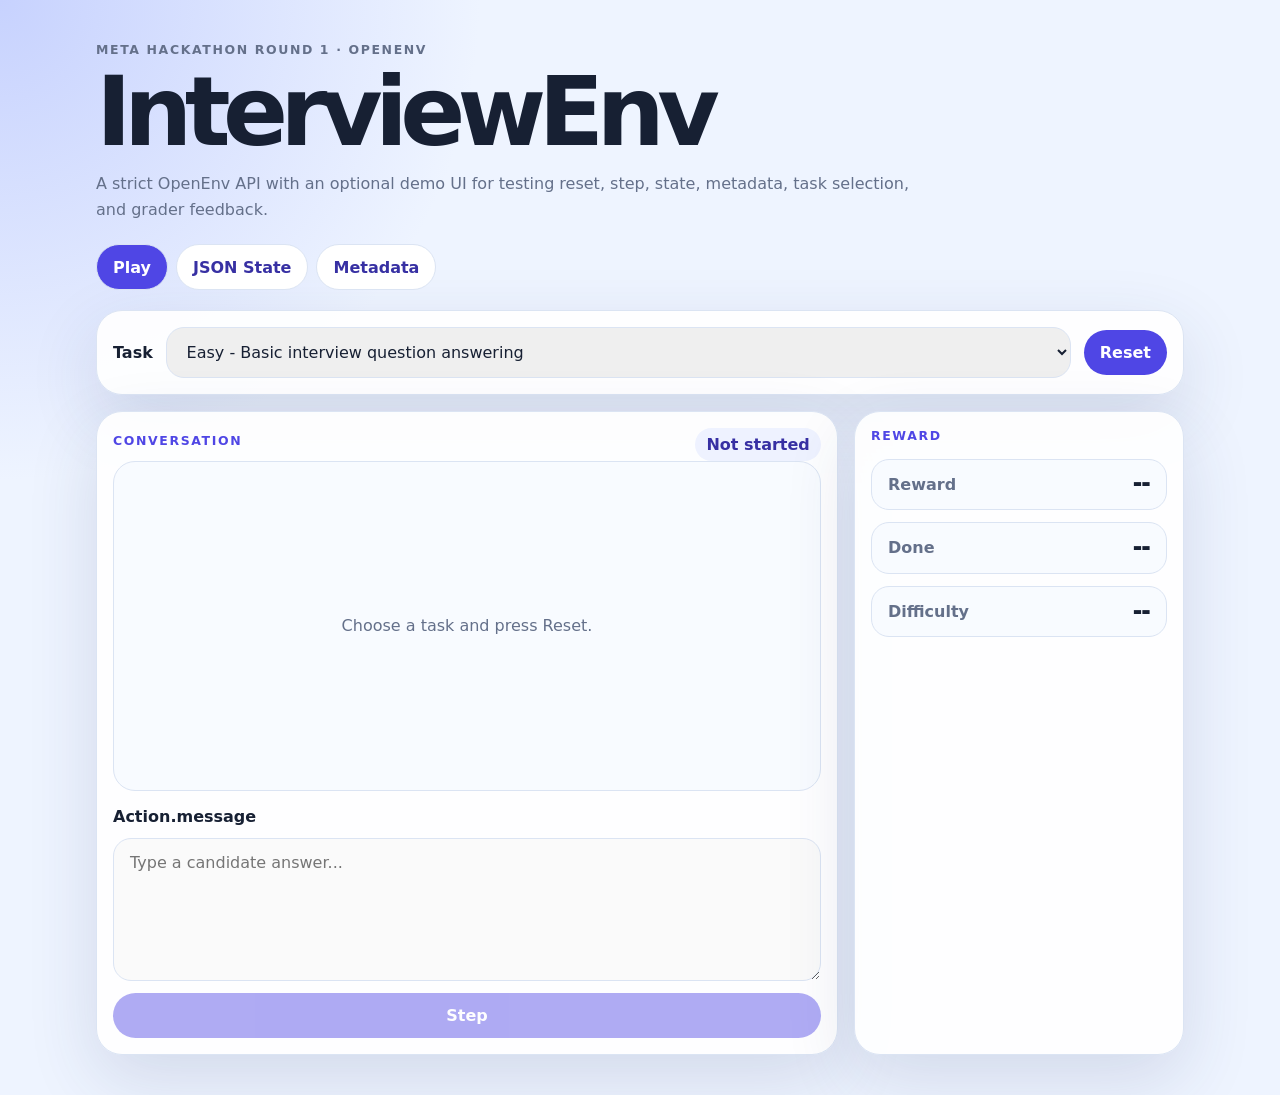
==== ui/index.html @ d5e49ae1 "Polish OpenEnv compliance and UI" ====
<!doctype html>
<html lang="en">
  <head>
    <meta charset="utf-8" />
    <meta name="viewport" content="width=device-width, initial-scale=1" />
    <title>InterviewEnv</title>
    <link rel="stylesheet" href="/ui/styles.css" />
  </head>
  <body>
    <main class="app">
      <section class="hero">
        <p class="eyebrow">Meta Hackathon Round 1 · OpenEnv</p>
        <h1>InterviewEnv</h1>
        <p>
          A strict OpenEnv API with an optional demo UI for testing reset, step,
          state, metadata, task selection, and grader feedback.
        </p>
      </section>

      <nav class="tabs" aria-label="InterviewEnv views">
        <button class="tab active" data-tab="play" type="button">Play</button>
        <button class="tab" data-tab="state" type="button">JSON State</button>
        <button class="tab" data-tab="metadata" type="button">Metadata</button>
      </nav>

      <section id="play" class="tab-panel active">
        <div class="card toolbar">
          <label for="taskSelect">Task</label>
          <select id="taskSelect">
            <option value="easy">Easy - Basic interview question answering</option>
            <option value="medium">Medium - Multi-turn follow-up reasoning</option>
            <option value="hard">Hard - Behavioral STAR-format simulation</option>
          </select>
          <button id="resetButton" type="button">Reset</button>
        </div>

        <section class="layout">
          <article class="card">
            <div class="section-title">
              <p class="eyebrow">Conversation</p>
              <span id="turnBadge">Not started</span>
            </div>
            <div id="chat" class="chat">
              <p class="empty">Choose a task and press Reset.</p>
            </div>
            <form id="answerForm" class="answer-form">
              <label for="answerInput">Action.message</label>
              <textarea id="answerInput" rows="6" disabled placeholder="Type a candidate answer..."></textarea>
              <button id="submitButton" type="submit" disabled>Step</button>
            </form>
          </article>

          <aside class="card">
            <p class="eyebrow">Reward</p>
            <dl class="metrics">
              <div><dt>Reward</dt><dd id="reward">--</dd></div>
              <div><dt>Done</dt><dd id="done">--</dd></div>
              <div><dt>Difficulty</dt><dd id="difficulty">--</dd></div>
            </dl>
            <div id="error" class="error" role="alert"></div>
          </aside>
        </section>
      </section>

      <section id="state" class="tab-panel">
        <div class="card">
          <div class="section-title">
            <p class="eyebrow">GET /state</p>
            <button id="refreshStateButton" type="button">Refresh</button>
          </div>
          <pre id="stateViewer">{}</pre>
        </div>
      </section>

      <section id="metadata" class="tab-panel">
        <div class="card">
          <div class="section-title">
            <p class="eyebrow">GET /metadata</p>
            <button id="refreshMetadataButton" type="button">Refresh</button>
          </div>
          <pre id="metadataViewer">{}</pre>
        </div>
      </section>
    </main>
    <script src="/ui/app.js" defer></script>
  </body>
</html>
---- ui/styles.css ----
:root {
  --bg: #eef4ff;
  --card: #ffffff;
  --ink: #172033;
  --muted: #64708a;
  --primary: #4f46e5;
  --primary-dark: #3730a3;
  --line: #dbe4f3;
  --danger: #b91c1c;
}

* {
  box-sizing: border-box;
}

body {
  margin: 0;
  min-height: 100vh;
  background: radial-gradient(circle at top left, #c7d2fe, transparent 30rem), var(--bg);
  color: var(--ink);
  font-family: Inter, ui-sans-serif, system-ui, -apple-system, BlinkMacSystemFont, "Segoe UI", sans-serif;
}

button,
select,
textarea {
  font: inherit;
}

button {
  border: 0;
  border-radius: 999px;
  background: var(--primary);
  color: #fff;
  cursor: pointer;
  font-weight: 800;
  padding: 0.8rem 1rem;
}

button:hover:not(:disabled) {
  background: var(--primary-dark);
}

button:disabled {
  cursor: not-allowed;
  opacity: 0.45;
}

.app {
  margin: 0 auto;
  max-width: 1120px;
  padding: 2.5rem 1rem;
}

.hero h1 {
  font-size: clamp(2.8rem, 8vw, 6rem);
  letter-spacing: -0.08em;
  line-height: 0.9;
  margin: 0;
}

.hero p {
  color: var(--muted);
  line-height: 1.65;
  max-width: 820px;
}

.eyebrow {
  color: var(--primary);
  font-size: 0.78rem;
  font-weight: 900;
  letter-spacing: 0.13em;
  margin: 0 0 0.5rem;
  text-transform: uppercase;
}

.tabs {
  display: flex;
  flex-wrap: wrap;
  gap: 0.5rem;
  margin: 1.25rem 0;
}

.tab {
  background: #fff;
  border: 1px solid var(--line);
  color: var(--primary-dark);
}

.tab.active {
  background: var(--primary);
  color: #fff;
}

.tab-panel {
  display: none;
}

.tab-panel.active {
  display: block;
}

.card {
  background: rgba(255, 255, 255, 0.92);
  border: 1px solid var(--line);
  border-radius: 26px;
  box-shadow: 0 24px 70px rgba(42, 54, 104, 0.14);
  padding: 1rem;
}

.toolbar {
  align-items: center;
  display: grid;
  gap: 0.8rem;
  grid-template-columns: auto minmax(0, 1fr) auto;
}

.toolbar label,
.answer-form label {
  font-weight: 900;
}

select,
textarea {
  border: 1px solid var(--line);
  border-radius: 18px;
  color: var(--ink);
  padding: 0.85rem 1rem;
}

.layout {
  display: grid;
  gap: 1rem;
  grid-template-columns: minmax(0, 1fr) 330px;
  margin-top: 1rem;
}

.section-title {
  align-items: center;
  display: flex;
  gap: 1rem;
  justify-content: space-between;
}

#turnBadge {
  background: #eef2ff;
  border-radius: 999px;
  color: #3730a3;
  font-weight: 900;
  padding: 0.45rem 0.7rem;
}

.chat {
  background: #f8fbff;
  border: 1px solid var(--line);
  border-radius: 22px;
  display: flex;
  flex-direction: column;
  gap: 0.8rem;
  min-height: 330px;
  overflow: auto;
  padding: 1rem;
}

.empty {
  color: var(--muted);
  margin: auto;
}

.message {
  border-radius: 18px;
  line-height: 1.55;
  max-width: 85%;
  padding: 0.85rem 1rem;
}

.message strong {
  display: block;
  font-size: 0.75rem;
  letter-spacing: 0.08em;
  margin-bottom: 0.35rem;
  text-transform: uppercase;
}

.interviewer {
  background: #fff;
  border: 1px solid var(--line);
}

.agent {
  align-self: flex-end;
  background: var(--primary);
  color: #fff;
}

.answer-form {
  display: grid;
  gap: 0.75rem;
  margin-top: 1rem;
}

.metrics {
  display: grid;
  gap: 0.75rem;
  margin: 1rem 0;
}

.metrics div {
  align-items: center;
  background: #f8fbff;
  border: 1px solid var(--line);
  border-radius: 18px;
  display: flex;
  justify-content: space-between;
  padding: 0.8rem 1rem;
}

.metrics dt {
  color: var(--muted);
  font-weight: 800;
}

.metrics dd {
  font-size: 1.3rem;
  font-weight: 950;
  margin: 0;
}

pre {
  background: #0f172a;
  border-radius: 18px;
  color: #dbeafe;
  line-height: 1.5;
  margin: 0;
  min-height: 360px;
  overflow: auto;
  padding: 1rem;
  white-space: pre-wrap;
}

.error {
  color: var(--danger);
  font-weight: 800;
  min-height: 1.5rem;
}

@media (max-width: 850px) {
  .layout,
  .toolbar {
    grid-template-columns: 1fr;
  }
}
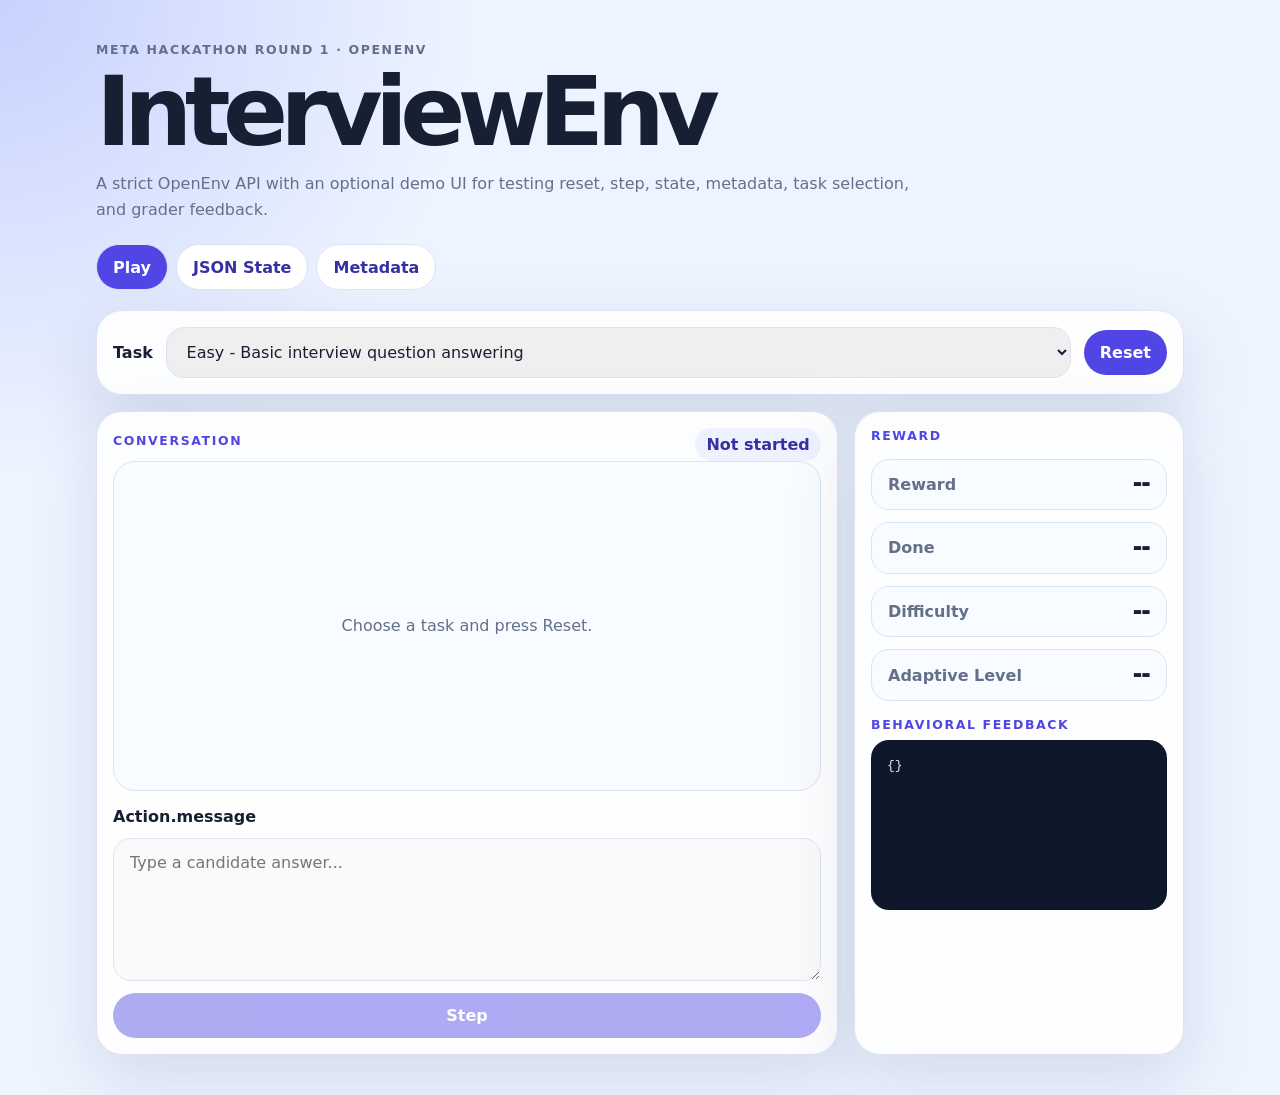
==== commit 52e0350a: "Add adaptive interviewer feedback engine" ====
--- a/ui/index.html
+++ b/ui/index.html
@@ -56,7 +56,10 @@
               <div><dt>Reward</dt><dd id="reward">--</dd></div>
               <div><dt>Done</dt><dd id="done">--</dd></div>
               <div><dt>Difficulty</dt><dd id="difficulty">--</dd></div>
+              <div><dt>Adaptive Level</dt><dd id="adaptiveLevel">--</dd></div>
             </dl>
+            <p class="eyebrow">Behavioral Feedback</p>
+            <pre id="feedbackViewer">{}</pre>
             <div id="error" class="error" role="alert"></div>
           </aside>
         </section>
--- a/ui/styles.css
+++ b/ui/styles.css
@@ -238,6 +238,10 @@
   white-space: pre-wrap;
 }
 
+#feedbackViewer {
+  min-height: 170px;
+}
+
 .error {
   color: var(--danger);
   font-weight: 800;
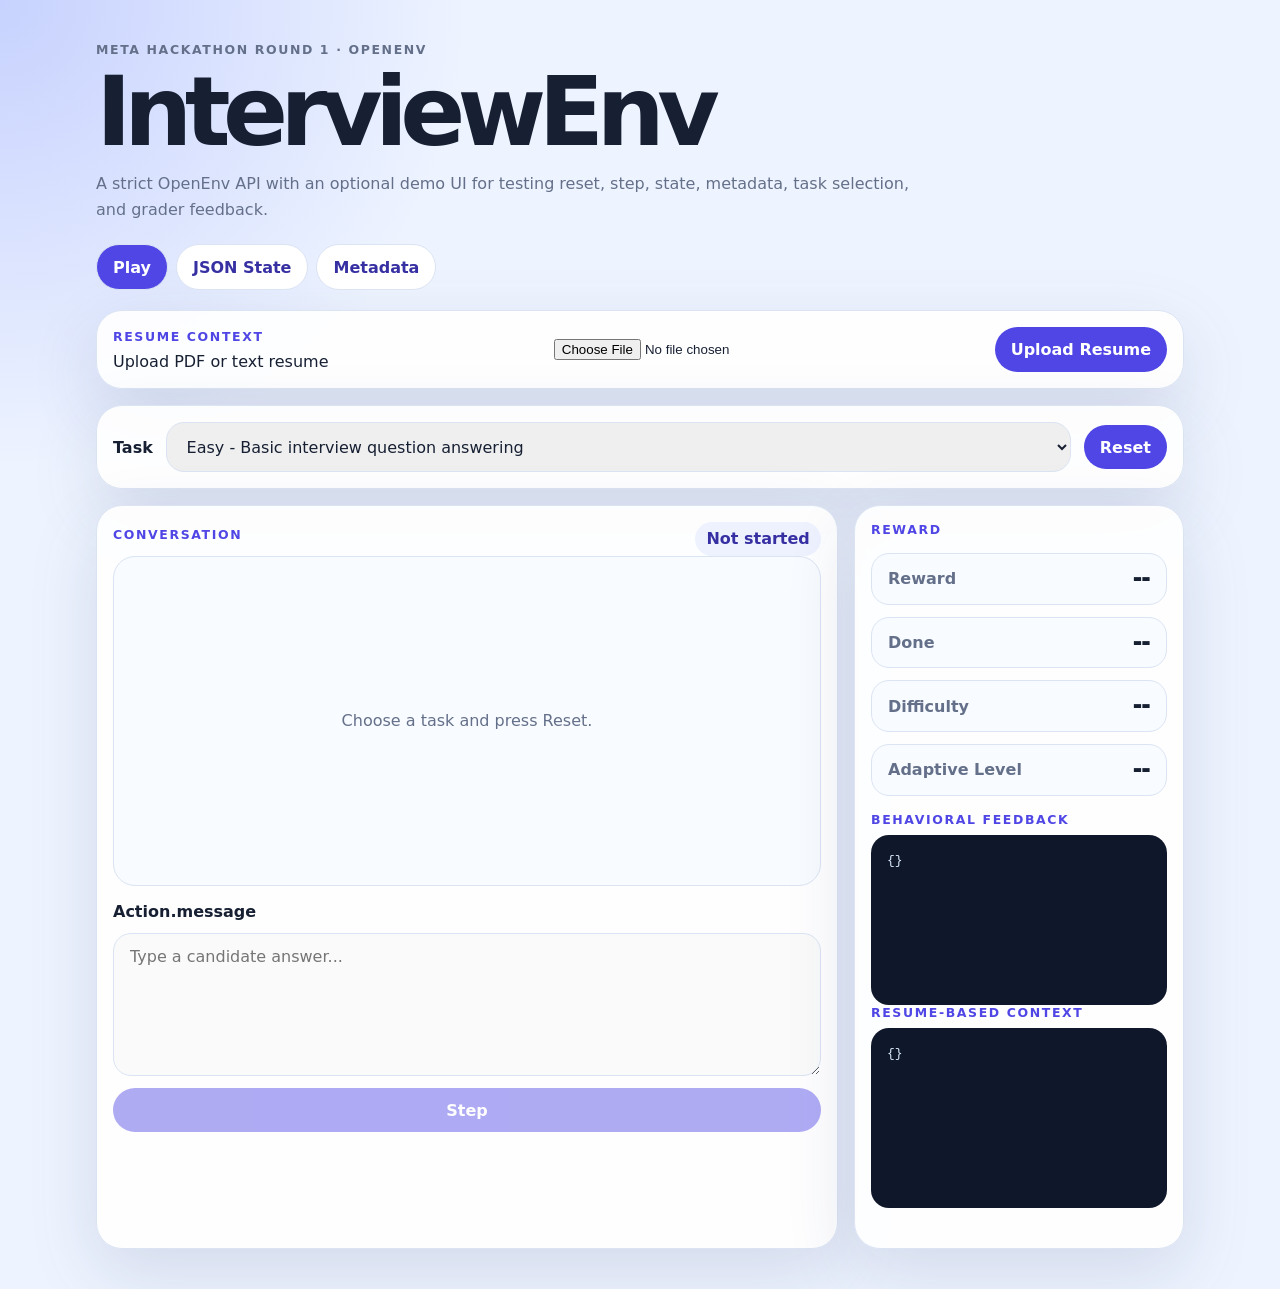
==== commit dd343cf1: "Add resume-oriented adaptive interview system" ====
--- a/ui/index.html
+++ b/ui/index.html
@@ -24,6 +24,15 @@
       </nav>
 
       <section id="play" class="tab-panel active">
+        <form id="resumeForm" class="card upload-form">
+          <div>
+            <p class="eyebrow">Resume Context</p>
+            <label for="resumeInput">Upload PDF or text resume</label>
+          </div>
+          <input id="resumeInput" type="file" accept=".pdf,.txt,.md,text/plain,application/pdf" />
+          <button id="uploadButton" type="submit">Upload Resume</button>
+        </form>
+
         <div class="card toolbar">
           <label for="taskSelect">Task</label>
           <select id="taskSelect">
@@ -60,6 +69,8 @@
             </dl>
             <p class="eyebrow">Behavioral Feedback</p>
             <pre id="feedbackViewer">{}</pre>
+            <p class="eyebrow">Resume-Based Context</p>
+            <pre id="resumeViewer">{}</pre>
             <div id="error" class="error" role="alert"></div>
           </aside>
         </section>
--- a/ui/styles.css
+++ b/ui/styles.css
@@ -115,6 +115,14 @@
   grid-template-columns: auto minmax(0, 1fr) auto;
 }
 
+.upload-form {
+  align-items: center;
+  display: grid;
+  gap: 0.8rem;
+  grid-template-columns: minmax(0, 1fr) minmax(0, 1fr) auto;
+  margin-bottom: 1rem;
+}
+
 .toolbar label,
 .answer-form label {
   font-weight: 900;
@@ -242,6 +250,10 @@
   min-height: 170px;
 }
 
+#resumeViewer {
+  min-height: 180px;
+}
+
 .error {
   color: var(--danger);
   font-weight: 800;
@@ -250,7 +262,8 @@
 
 @media (max-width: 850px) {
   .layout,
-  .toolbar {
+  .toolbar,
+  .upload-form {
     grid-template-columns: 1fr;
   }
 }
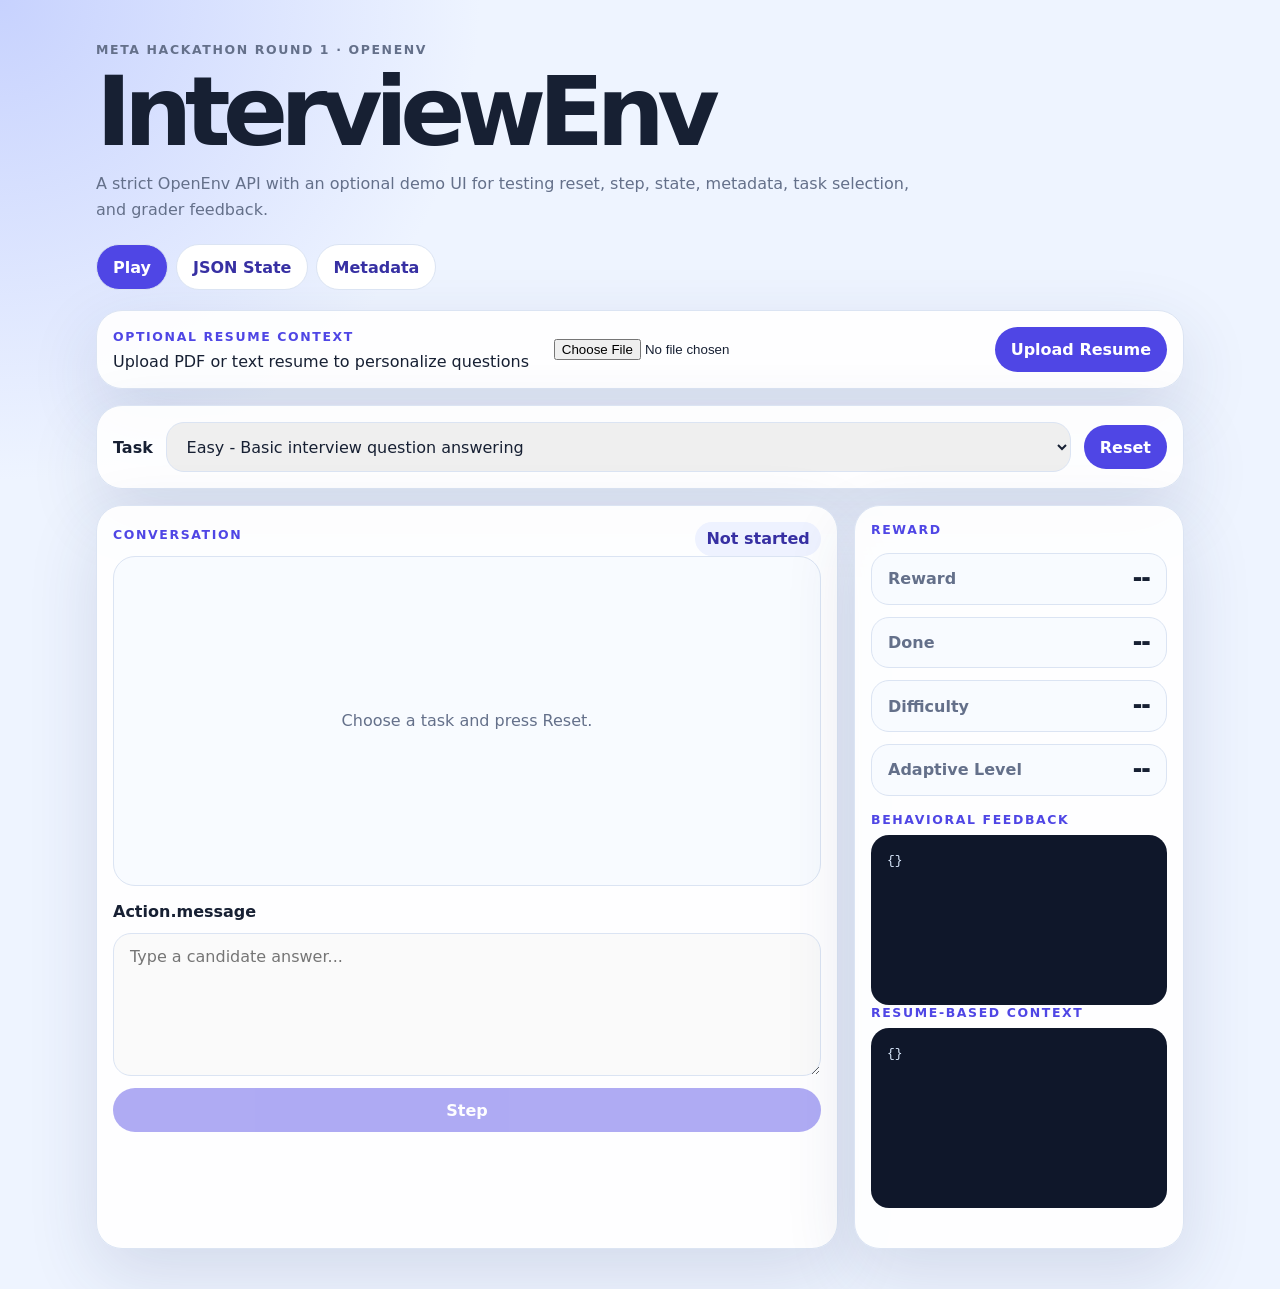
==== commit 2959cc9d: "Support interview flow without resume upload" ====
--- a/ui/index.html
+++ b/ui/index.html
@@ -26,8 +26,8 @@
       <section id="play" class="tab-panel active">
         <form id="resumeForm" class="card upload-form">
           <div>
-            <p class="eyebrow">Resume Context</p>
-            <label for="resumeInput">Upload PDF or text resume</label>
+            <p class="eyebrow">Optional Resume Context</p>
+            <label for="resumeInput">Upload PDF or text resume to personalize questions</label>
           </div>
           <input id="resumeInput" type="file" accept=".pdf,.txt,.md,text/plain,application/pdf" />
           <button id="uploadButton" type="submit">Upload Resume</button>
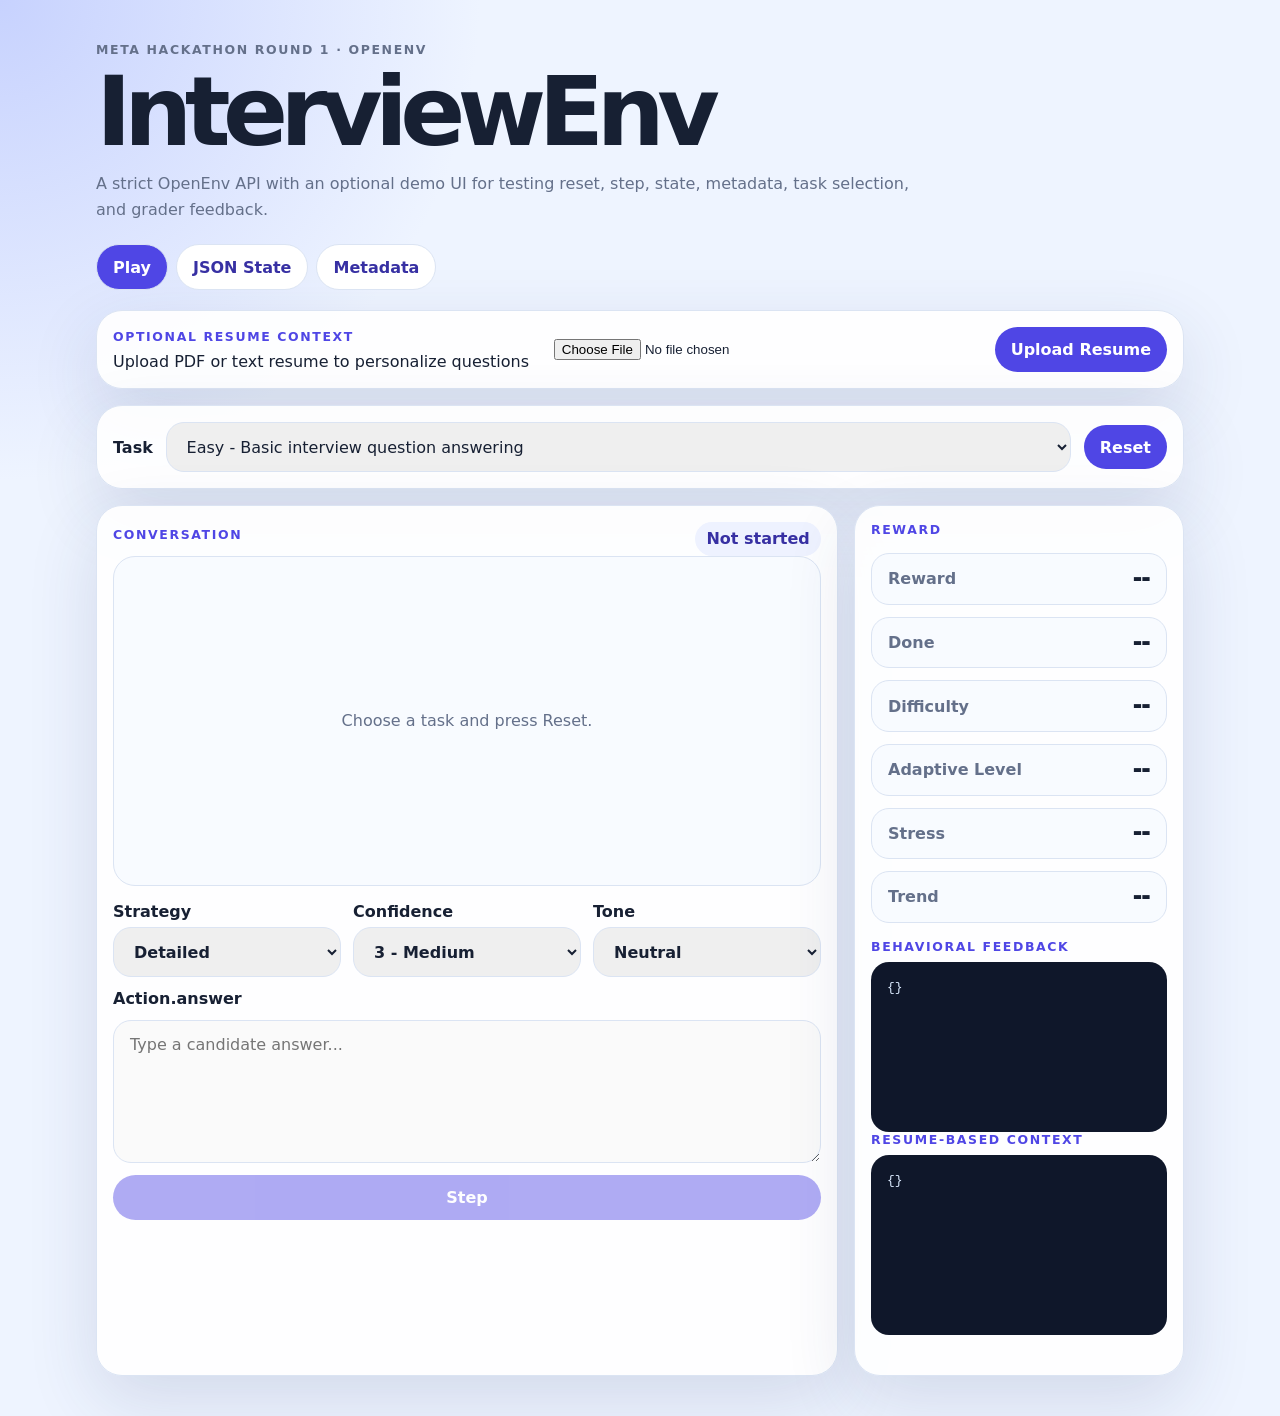
==== commit 545654c9: "Upgrade InterviewEnv RL design for OpenEnv" ====
--- a/ui/index.html
+++ b/ui/index.html
@@ -53,7 +53,37 @@
               <p class="empty">Choose a task and press Reset.</p>
             </div>
             <form id="answerForm" class="answer-form">
-              <label for="answerInput">Action.message</label>
+              <div class="action-grid">
+                <label>
+                  Strategy
+                  <select id="strategySelect">
+                    <option value="detailed">Detailed</option>
+                    <option value="direct">Direct</option>
+                    <option value="clarify">Clarify</option>
+                    <option value="skip">Skip</option>
+                  </select>
+                </label>
+                <label>
+                  Confidence
+                  <select id="confidenceSelect">
+                    <option value="1">1 - Low</option>
+                    <option value="2">2</option>
+                    <option value="3" selected>3 - Medium</option>
+                    <option value="4">4</option>
+                    <option value="5">5 - High</option>
+                  </select>
+                </label>
+                <label>
+                  Tone
+                  <select id="toneSelect">
+                    <option value="neutral">Neutral</option>
+                    <option value="confident">Confident</option>
+                    <option value="collaborative">Collaborative</option>
+                    <option value="defensive">Defensive</option>
+                  </select>
+                </label>
+              </div>
+              <label for="answerInput">Action.answer</label>
               <textarea id="answerInput" rows="6" disabled placeholder="Type a candidate answer..."></textarea>
               <button id="submitButton" type="submit" disabled>Step</button>
             </form>
@@ -66,6 +96,8 @@
               <div><dt>Done</dt><dd id="done">--</dd></div>
               <div><dt>Difficulty</dt><dd id="difficulty">--</dd></div>
               <div><dt>Adaptive Level</dt><dd id="adaptiveLevel">--</dd></div>
+              <div><dt>Stress</dt><dd id="stressLevel">--</dd></div>
+              <div><dt>Trend</dt><dd id="scoreTrend">--</dd></div>
             </dl>
             <p class="eyebrow">Behavioral Feedback</p>
             <pre id="feedbackViewer">{}</pre>
--- a/ui/styles.css
+++ b/ui/styles.css
@@ -27,6 +27,17 @@
   font: inherit;
 }
 
+.action-grid {
+  display: grid;
+  gap: 0.75rem;
+  grid-template-columns: repeat(3, minmax(0, 1fr));
+}
+
+.action-grid label {
+  display: grid;
+  gap: 0.4rem;
+}
+
 button {
   border: 0;
   border-radius: 999px;
@@ -263,7 +274,8 @@
 @media (max-width: 850px) {
   .layout,
   .toolbar,
-  .upload-form {
+  .upload-form,
+  .action-grid {
     grid-template-columns: 1fr;
   }
 }
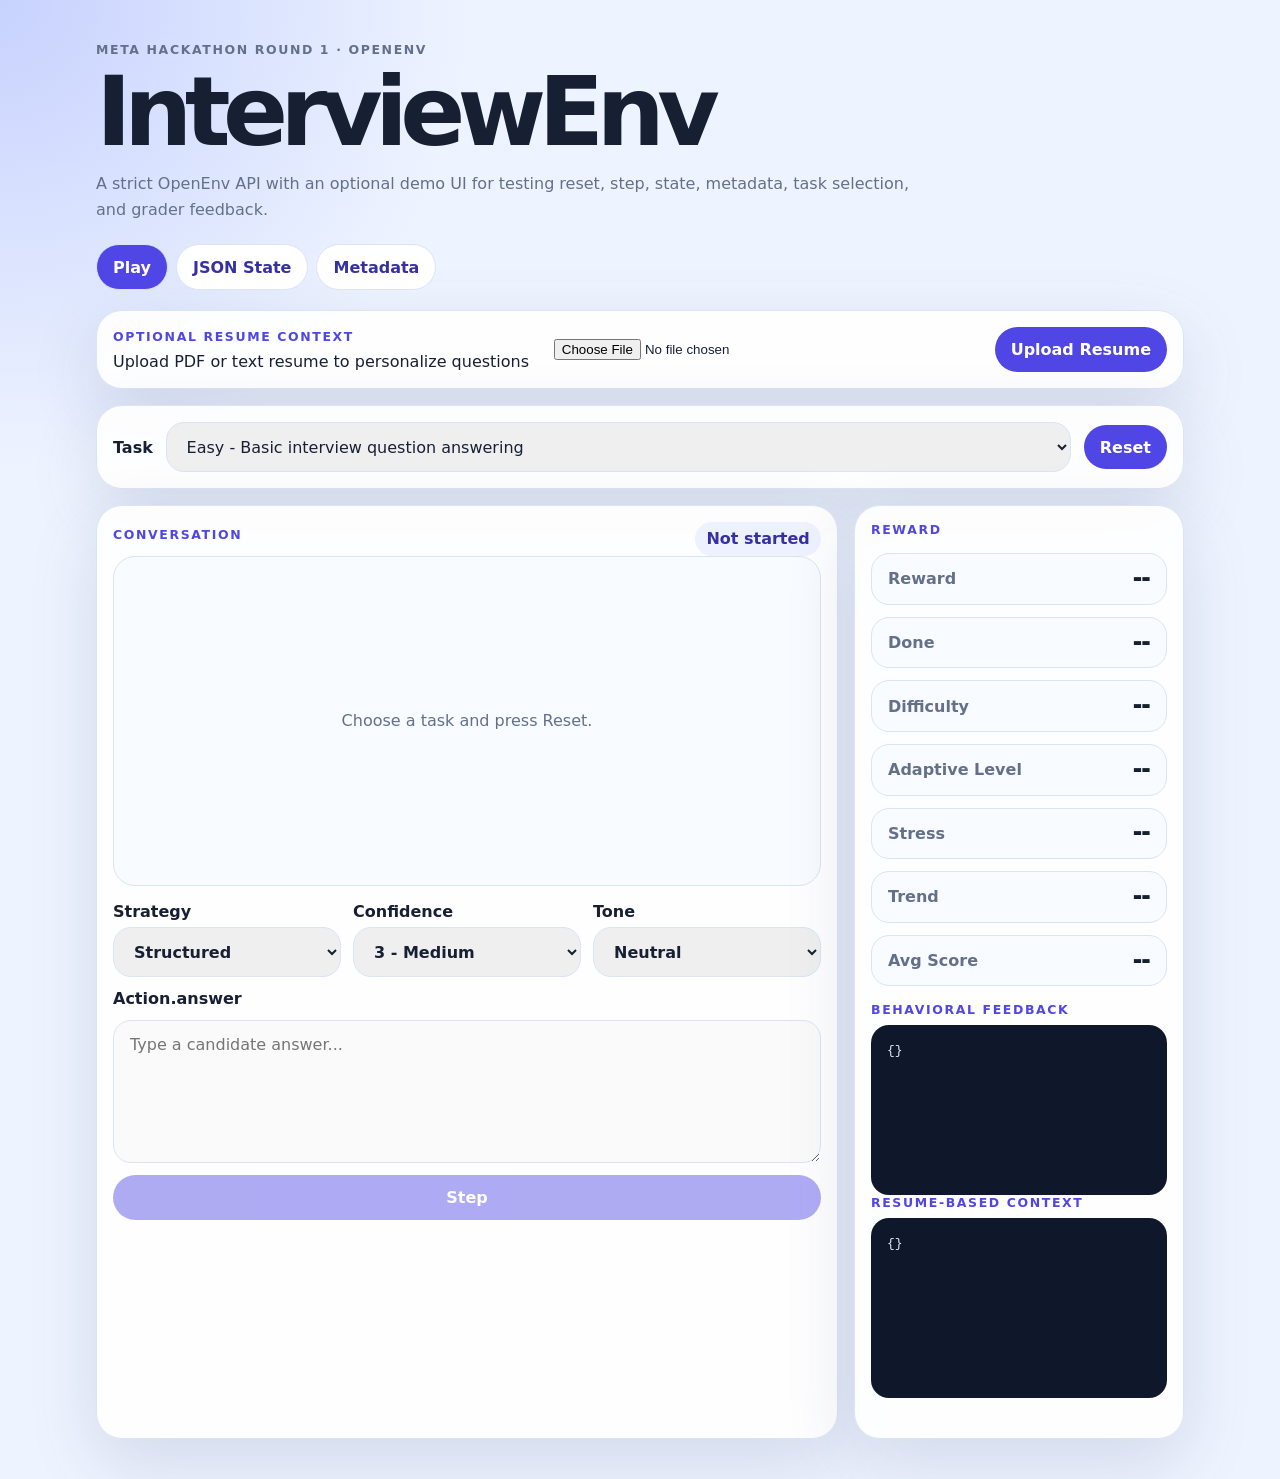
==== commit 1a6c6e35: "Make rewards cumulative and progress based" ====
--- a/ui/index.html
+++ b/ui/index.html
@@ -57,7 +57,9 @@
                 <label>
                   Strategy
                   <select id="strategySelect">
+                    <option value="structured">Structured</option>
                     <option value="detailed">Detailed</option>
+                    <option value="concise">Concise</option>
                     <option value="direct">Direct</option>
                     <option value="clarify">Clarify</option>
                     <option value="skip">Skip</option>
@@ -98,6 +100,7 @@
               <div><dt>Adaptive Level</dt><dd id="adaptiveLevel">--</dd></div>
               <div><dt>Stress</dt><dd id="stressLevel">--</dd></div>
               <div><dt>Trend</dt><dd id="scoreTrend">--</dd></div>
+              <div><dt>Avg Score</dt><dd id="averageScore">--</dd></div>
             </dl>
             <p class="eyebrow">Behavioral Feedback</p>
             <pre id="feedbackViewer">{}</pre>
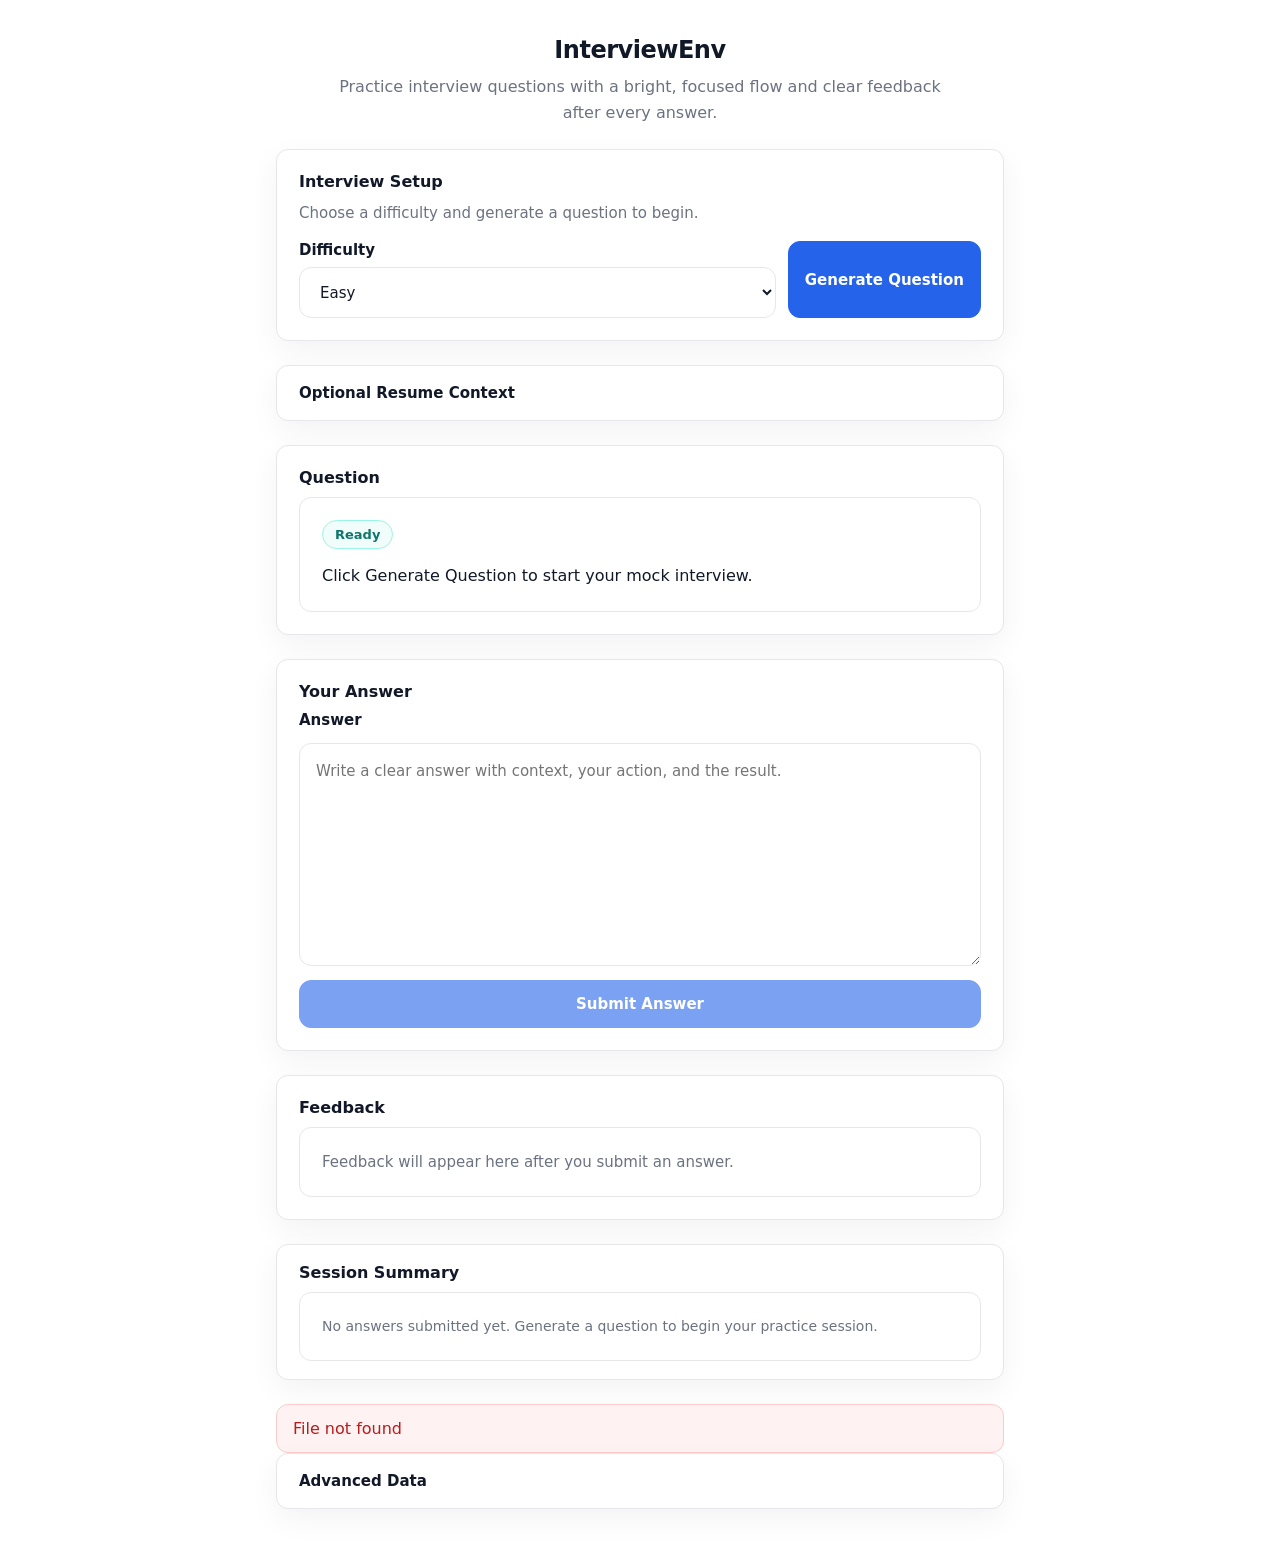
==== commit fa8f85f4: "Refactor UI to bright single-column design" ====
--- a/ui/index.html
+++ b/ui/index.html
@@ -7,129 +7,108 @@
     <link rel="stylesheet" href="/ui/styles.css" />
   </head>
   <body>
-    <main class="app">
-      <section class="hero">
-        <p class="eyebrow">Meta Hackathon Round 1 · OpenEnv</p>
+    <main class="app-shell">
+      <header class="page-header">
         <h1>InterviewEnv</h1>
-        <p>
-          A strict OpenEnv API with an optional demo UI for testing reset, step,
-          state, metadata, task selection, and grader feedback.
-        </p>
-      </section>
+        <p>Practice interview questions with a bright, focused flow and clear feedback after every answer.</p>
+      </header>
 
-      <nav class="tabs" aria-label="InterviewEnv views">
-        <button class="tab active" data-tab="play" type="button">Play</button>
-        <button class="tab" data-tab="state" type="button">JSON State</button>
-        <button class="tab" data-tab="metadata" type="button">Metadata</button>
-      </nav>
-
-      <section id="play" class="tab-panel active">
-        <form id="resumeForm" class="card upload-form">
-          <div>
-            <p class="eyebrow">Optional Resume Context</p>
-            <label for="resumeInput">Upload PDF or text resume to personalize questions</label>
-          </div>
-          <input id="resumeInput" type="file" accept=".pdf,.txt,.md,text/plain,application/pdf" />
-          <button id="uploadButton" type="submit">Upload Resume</button>
-        </form>
-
-        <div class="card toolbar">
-          <label for="taskSelect">Task</label>
-          <select id="taskSelect">
-            <option value="easy">Easy - Basic interview question answering</option>
-            <option value="medium">Medium - Multi-turn follow-up reasoning</option>
-            <option value="hard">Hard - Behavioral STAR-format simulation</option>
-          </select>
-          <button id="resetButton" type="button">Reset</button>
-        </div>
-
-        <section class="layout">
-          <article class="card">
-            <div class="section-title">
-              <p class="eyebrow">Conversation</p>
-              <span id="turnBadge">Not started</span>
-            </div>
-            <div id="chat" class="chat">
-              <p class="empty">Choose a task and press Reset.</p>
-            </div>
-            <form id="answerForm" class="answer-form">
-              <div class="action-grid">
-                <label>
-                  Strategy
-                  <select id="strategySelect">
-                    <option value="structured">Structured</option>
-                    <option value="detailed">Detailed</option>
-                    <option value="concise">Concise</option>
-                    <option value="direct">Direct</option>
-                    <option value="clarify">Clarify</option>
-                    <option value="skip">Skip</option>
-                  </select>
-                </label>
-                <label>
-                  Confidence
-                  <select id="confidenceSelect">
-                    <option value="1">1 - Low</option>
-                    <option value="2">2</option>
-                    <option value="3" selected>3 - Medium</option>
-                    <option value="4">4</option>
-                    <option value="5">5 - High</option>
-                  </select>
-                </label>
-                <label>
-                  Tone
-                  <select id="toneSelect">
-                    <option value="neutral">Neutral</option>
-                    <option value="confident">Confident</option>
-                    <option value="collaborative">Collaborative</option>
-                    <option value="defensive">Defensive</option>
-                  </select>
-                </label>
-              </div>
-              <label for="answerInput">Action.answer</label>
-              <textarea id="answerInput" rows="6" disabled placeholder="Type a candidate answer..."></textarea>
-              <button id="submitButton" type="submit" disabled>Step</button>
-            </form>
-          </article>
-
-          <aside class="card">
-            <p class="eyebrow">Reward</p>
-            <dl class="metrics">
-              <div><dt>Reward</dt><dd id="reward">--</dd></div>
-              <div><dt>Done</dt><dd id="done">--</dd></div>
-              <div><dt>Difficulty</dt><dd id="difficulty">--</dd></div>
-              <div><dt>Adaptive Level</dt><dd id="adaptiveLevel">--</dd></div>
-              <div><dt>Stress</dt><dd id="stressLevel">--</dd></div>
-              <div><dt>Trend</dt><dd id="scoreTrend">--</dd></div>
-              <div><dt>Avg Score</dt><dd id="averageScore">--</dd></div>
-            </dl>
-            <p class="eyebrow">Behavioral Feedback</p>
-            <pre id="feedbackViewer">{}</pre>
-            <p class="eyebrow">Resume-Based Context</p>
-            <pre id="resumeViewer">{}</pre>
-            <div id="error" class="error" role="alert"></div>
-          </aside>
-        </section>
-      </section>
-
-      <section id="state" class="tab-panel">
-        <div class="card">
-          <div class="section-title">
-            <p class="eyebrow">GET /state</p>
-            <button id="refreshStateButton" type="button">Refresh</button>
-          </div>
-          <pre id="stateViewer">{}</pre>
+      <section class="panel">
+        <p class="section-title">Interview Setup</p>
+        <p class="section-copy">Choose a difficulty and generate a question to begin.</p>
+        <div class="control-row">
+          <label class="field">
+            <span>Difficulty</span>
+            <select id="taskSelect">
+              <option value="easy">Easy</option>
+              <option value="medium">Medium</option>
+              <option value="hard">Hard</option>
+            </select>
+          </label>
+          <button id="resetButton" type="button">Generate Question</button>
         </div>
       </section>
 
-      <section id="metadata" class="tab-panel">
-        <div class="card">
-          <div class="section-title">
-            <p class="eyebrow">GET /metadata</p>
-            <button id="refreshMetadataButton" type="button">Refresh</button>
+      <details class="details-card">
+        <summary>Optional Resume Context</summary>
+        <form id="resumeForm" class="details-form">
+          <label class="field">
+            <span>Upload PDF or text resume</span>
+            <input id="resumeInput" type="file" accept=".pdf,.txt,.md,text/plain,application/pdf" />
+          </label>
+          <button id="uploadButton" type="submit" class="secondary-button">Upload Resume</button>
+        </form>
+      </details>
+
+      <section class="panel">
+        <p class="section-title">Question</p>
+        <div id="questionCard" class="question-card">
+          <div class="pill-row">
+            <span class="pill pill-teal">Ready</span>
           </div>
-          <pre id="metadataViewer">{}</pre>
+          <p class="question-text">Click Generate Question to start your mock interview.</p>
         </div>
       </section>
+
+      <section class="panel">
+        <p class="section-title">Your Answer</p>
+        <form id="answerForm" class="answer-form">
+          <label class="field" for="answerInput">
+            <span>Answer</span>
+          </label>
+          <textarea
+            id="answerInput"
+            rows="8"
+            disabled
+            placeholder="Write a clear answer with context, your action, and the result."
+          ></textarea>
+          <button id="submitButton" type="submit" disabled>Submit Answer</button>
+        </form>
+      </section>
+
+      <section class="panel">
+        <p class="section-title">Feedback</p>
+        <div id="feedbackBox" class="feedback-card">
+          <p class="empty-text">Feedback will appear here after you submit an answer.</p>
+        </div>
+      </section>
+
+      <section class="panel panel-compact">
+        <p class="section-title">Session Summary</p>
+        <div id="summaryBox" class="summary-card">
+          <p>No answers submitted yet. Generate a question to begin your practice session.</p>
+        </div>
+      </section>
+
+      <div id="error" class="error" role="alert" hidden></div>
+
+      <details class="details-card">
+        <summary>Advanced Data</summary>
+        <div class="details-stack">
+          <div class="data-panel">
+            <div class="data-panel-header">
+              <p>State</p>
+              <button id="refreshStateButton" type="button" class="secondary-button">Refresh</button>
+            </div>
+            <pre id="stateViewer">{}</pre>
+          </div>
+
+          <div class="data-panel">
+            <div class="data-panel-header">
+              <p>Metadata</p>
+              <button id="refreshMetadataButton" type="button" class="secondary-button">Refresh</button>
+            </div>
+            <pre id="metadataViewer">{}</pre>
+          </div>
+
+          <div class="data-panel">
+            <div class="data-panel-header">
+              <p>Resume Context</p>
+            </div>
+            <pre id="resumeViewer">{}</pre>
+          </div>
+        </div>
+      </details>
     </main>
     <script src="/ui/app.js" defer></script>
   </body>
--- a/ui/styles.css
+++ b/ui/styles.css
@@ -1,281 +1,403 @@
 :root {
-  --bg: #eef4ff;
-  --card: #ffffff;
-  --ink: #172033;
-  --muted: #64708a;
-  --primary: #4f46e5;
-  --primary-dark: #3730a3;
-  --line: #dbe4f3;
-  --danger: #b91c1c;
+  --primary: #2563eb;
+  --primary-dark: #1d4ed8;
+  --secondary: #14b8a6;
+  --background: #ffffff;
+  --surface: #ffffff;
+  --surface-soft: #f8fafc;
+  --border: #e5e7eb;
+  --text: #111827;
+  --muted: #6b7280;
+  --teal-soft: #f0fdfa;
+  --blue-soft: #eff6ff;
+  --shadow: 0 10px 30px rgba(17, 24, 39, 0.05);
 }
 
 * {
   box-sizing: border-box;
 }
 
+html {
+  background: var(--background);
+}
+
 body {
   margin: 0;
   min-height: 100vh;
-  background: radial-gradient(circle at top left, #c7d2fe, transparent 30rem), var(--bg);
-  color: var(--ink);
+  background: var(--background);
+  color: var(--text);
   font-family: Inter, ui-sans-serif, system-ui, -apple-system, BlinkMacSystemFont, "Segoe UI", sans-serif;
 }
 
 button,
+input,
 select,
 textarea {
   font: inherit;
 }
 
-.action-grid {
-  display: grid;
-  gap: 0.75rem;
-  grid-template-columns: repeat(3, minmax(0, 1fr));
-}
-
-.action-grid label {
-  display: grid;
-  gap: 0.4rem;
-}
-
 button {
-  border: 0;
-  border-radius: 999px;
+  border: 1px solid var(--primary);
+  border-radius: 12px;
   background: var(--primary);
-  color: #fff;
+  color: #ffffff;
   cursor: pointer;
-  font-weight: 800;
-  padding: 0.8rem 1rem;
+  font-size: 15px;
+  font-weight: 600;
+  min-height: 48px;
+  padding: 0.85rem 1rem;
+  transition: background-color 0.18s ease, border-color 0.18s ease;
 }
 
 button:hover:not(:disabled) {
   background: var(--primary-dark);
+  border-color: var(--primary-dark);
 }
 
 button:disabled {
   cursor: not-allowed;
-  opacity: 0.45;
-}
-
-.app {
+  opacity: 0.6;
+}
+
+button.secondary-button {
+  background: #ffffff;
+  border-color: var(--border);
+  color: var(--text);
+}
+
+button.secondary-button:hover:not(:disabled) {
+  background: var(--surface-soft);
+  border-color: var(--border);
+}
+
+select,
+input[type="file"],
+textarea {
+  width: 100%;
+  border: 1px solid var(--border);
+  border-radius: 12px;
+  background: #ffffff;
+  color: var(--text);
+  font-size: 15px;
+  padding: 0.9rem 1rem;
+}
+
+textarea {
+  line-height: 1.6;
+  min-height: 200px;
+  resize: vertical;
+}
+
+select:focus,
+input:focus,
+textarea:focus,
+button:focus-visible,
+summary:focus-visible {
+  outline: 2px solid rgba(37, 99, 235, 0.18);
+  outline-offset: 2px;
+}
+
+.app-shell {
   margin: 0 auto;
-  max-width: 1120px;
-  padding: 2.5rem 1rem;
-}
-
-.hero h1 {
-  font-size: clamp(2.8rem, 8vw, 6rem);
-  letter-spacing: -0.08em;
-  line-height: 0.9;
-  margin: 0;
-}
-
-.hero p {
+  max-width: 760px;
+  padding: 36px 16px 48px;
+}
+
+.page-header {
+  margin-bottom: 24px;
+  text-align: center;
+}
+
+.page-header h1 {
+  font-size: 24px;
+  font-weight: 600;
+  letter-spacing: -0.02em;
+  margin: 0 0 10px;
+}
+
+.page-header p {
   color: var(--muted);
-  line-height: 1.65;
-  max-width: 820px;
-}
-
-.eyebrow {
-  color: var(--primary);
-  font-size: 0.78rem;
-  font-weight: 900;
-  letter-spacing: 0.13em;
-  margin: 0 0 0.5rem;
-  text-transform: uppercase;
-}
-
-.tabs {
+  font-size: 16px;
+  line-height: 1.6;
+  margin: 0 auto;
+  max-width: 620px;
+}
+
+.panel,
+.details-card {
+  background: var(--surface);
+  border: 1px solid var(--border);
+  border-radius: 12px;
+  box-shadow: var(--shadow);
+}
+
+.panel {
+  padding: 22px;
+}
+
+.panel + .panel,
+.panel + .details-card,
+.details-card + .panel,
+.details-card + .details-card {
+  margin-top: 24px;
+}
+
+.panel-compact {
+  padding-top: 18px;
+  padding-bottom: 18px;
+}
+
+.section-title {
+  font-size: 16px;
+  font-weight: 600;
+  margin: 0 0 10px;
+}
+
+.section-copy {
+  color: var(--muted);
+  font-size: 15px;
+  line-height: 1.6;
+  margin: 0 0 16px;
+}
+
+.control-row,
+.details-form {
+  display: grid;
+  gap: 12px;
+  grid-template-columns: minmax(0, 1fr) auto;
+}
+
+.field {
+  display: grid;
+  gap: 8px;
+}
+
+.field span {
+  font-size: 15px;
+  font-weight: 600;
+}
+
+.details-card {
+  overflow: hidden;
+}
+
+.details-card summary {
+  color: var(--text);
+  cursor: pointer;
+  font-size: 15px;
+  font-weight: 600;
+  list-style: none;
+  padding: 18px 22px;
+}
+
+.details-card summary::-webkit-details-marker {
+  display: none;
+}
+
+.details-card[open] summary {
+  border-bottom: 1px solid var(--border);
+}
+
+.details-form,
+.details-stack {
+  padding: 18px 22px 22px;
+}
+
+.details-stack {
+  display: grid;
+  gap: 16px;
+}
+
+.question-card,
+.feedback-card,
+.summary-card {
+  border: 1px solid var(--border);
+  border-radius: 12px;
+  background: #ffffff;
+  padding: 22px;
+}
+
+.pill-row {
   display: flex;
   flex-wrap: wrap;
-  gap: 0.5rem;
-  margin: 1.25rem 0;
-}
-
-.tab {
-  background: #fff;
-  border: 1px solid var(--line);
-  color: var(--primary-dark);
-}
-
-.tab.active {
-  background: var(--primary);
-  color: #fff;
-}
-
-.tab-panel {
-  display: none;
-}
-
-.tab-panel.active {
+  gap: 10px;
+  margin-bottom: 14px;
+}
+
+.pill {
+  border-radius: 999px;
+  display: inline-flex;
+  font-size: 13px;
+  font-weight: 600;
+  padding: 6px 12px;
+}
+
+.pill-blue {
+  background: var(--blue-soft);
+  border: 1px solid #bfdbfe;
+  color: var(--primary);
+}
+
+.pill-teal {
+  background: var(--teal-soft);
+  border: 1px solid #99f6e4;
+  color: #0f766e;
+}
+
+.question-text {
+  font-size: 16px;
+  line-height: 1.65;
+  margin: 0;
+}
+
+.answer-form {
+  display: grid;
+  gap: 14px;
+}
+
+.score-list {
+  display: grid;
+  gap: 12px;
+  margin-bottom: 18px;
+}
+
+.score-row {
+  align-items: center;
+  background: var(--surface-soft);
+  border: 1px solid var(--border);
+  border-radius: 12px;
+  display: flex;
+  justify-content: space-between;
+  padding: 12px 14px;
+}
+
+.score-row span {
+  color: var(--muted);
+  font-size: 15px;
+}
+
+.score-row strong {
+  color: var(--text);
+  font-size: 15px;
+  font-weight: 600;
+}
+
+.feedback-stack {
+  display: grid;
+  gap: 14px;
+}
+
+.feedback-block strong {
+  color: var(--secondary);
   display: block;
-}
-
-.card {
-  background: rgba(255, 255, 255, 0.92);
-  border: 1px solid var(--line);
-  border-radius: 26px;
-  box-shadow: 0 24px 70px rgba(42, 54, 104, 0.14);
-  padding: 1rem;
-}
-
-.toolbar {
-  align-items: center;
-  display: grid;
-  gap: 0.8rem;
-  grid-template-columns: auto minmax(0, 1fr) auto;
-}
-
-.upload-form {
-  align-items: center;
-  display: grid;
-  gap: 0.8rem;
-  grid-template-columns: minmax(0, 1fr) minmax(0, 1fr) auto;
-  margin-bottom: 1rem;
-}
-
-.toolbar label,
-.answer-form label {
-  font-weight: 900;
-}
-
-select,
-textarea {
-  border: 1px solid var(--line);
-  border-radius: 18px;
-  color: var(--ink);
-  padding: 0.85rem 1rem;
-}
-
-.layout {
-  display: grid;
-  gap: 1rem;
-  grid-template-columns: minmax(0, 1fr) 330px;
-  margin-top: 1rem;
-}
-
-.section-title {
+  font-size: 14px;
+  font-weight: 600;
+  margin-bottom: 6px;
+}
+
+.feedback-block p {
+  font-size: 15px;
+  line-height: 1.6;
+  margin: 0;
+}
+
+.summary-card p {
+  color: var(--muted);
+  font-size: 14px;
+  line-height: 1.65;
+  margin: 0;
+}
+
+.empty-text {
+  color: var(--muted);
+  font-size: 15px;
+  line-height: 1.6;
+  margin: 0;
+}
+
+.error {
+  background: #fef2f2;
+  border: 1px solid #fecaca;
+  border-radius: 12px;
+  color: #b91c1c;
+  margin-top: 24px;
+  padding: 14px 16px;
+}
+
+.data-panel {
+  border: 1px solid var(--border);
+  border-radius: 12px;
+  background: #ffffff;
+  padding: 16px;
+}
+
+.data-panel-header {
   align-items: center;
   display: flex;
-  gap: 1rem;
   justify-content: space-between;
-}
-
-#turnBadge {
-  background: #eef2ff;
-  border-radius: 999px;
-  color: #3730a3;
-  font-weight: 900;
-  padding: 0.45rem 0.7rem;
-}
-
-.chat {
-  background: #f8fbff;
-  border: 1px solid var(--line);
-  border-radius: 22px;
-  display: flex;
-  flex-direction: column;
-  gap: 0.8rem;
-  min-height: 330px;
+  gap: 12px;
+  margin-bottom: 12px;
+}
+
+.data-panel-header p {
+  font-size: 15px;
+  font-weight: 600;
+  margin: 0;
+}
+
+.data-panel-header button {
+  min-height: 40px;
+  padding: 0.6rem 0.9rem;
+}
+
+pre {
+  margin: 0;
+  background: var(--surface-soft);
+  border: 1px solid var(--border);
+  border-radius: 12px;
+  color: var(--text);
+  font-size: 13px;
+  line-height: 1.55;
+  min-height: 160px;
   overflow: auto;
-  padding: 1rem;
-}
-
-.empty {
-  color: var(--muted);
-  margin: auto;
-}
-
-.message {
-  border-radius: 18px;
-  line-height: 1.55;
-  max-width: 85%;
-  padding: 0.85rem 1rem;
-}
-
-.message strong {
-  display: block;
-  font-size: 0.75rem;
-  letter-spacing: 0.08em;
-  margin-bottom: 0.35rem;
-  text-transform: uppercase;
-}
-
-.interviewer {
-  background: #fff;
-  border: 1px solid var(--line);
-}
-
-.agent {
-  align-self: flex-end;
-  background: var(--primary);
-  color: #fff;
-}
-
-.answer-form {
-  display: grid;
-  gap: 0.75rem;
-  margin-top: 1rem;
-}
-
-.metrics {
-  display: grid;
-  gap: 0.75rem;
-  margin: 1rem 0;
-}
-
-.metrics div {
-  align-items: center;
-  background: #f8fbff;
-  border: 1px solid var(--line);
-  border-radius: 18px;
-  display: flex;
-  justify-content: space-between;
-  padding: 0.8rem 1rem;
-}
-
-.metrics dt {
-  color: var(--muted);
-  font-weight: 800;
-}
-
-.metrics dd {
-  font-size: 1.3rem;
-  font-weight: 950;
-  margin: 0;
-}
-
-pre {
-  background: #0f172a;
-  border-radius: 18px;
-  color: #dbeafe;
-  line-height: 1.5;
-  margin: 0;
-  min-height: 360px;
-  overflow: auto;
-  padding: 1rem;
+  padding: 14px;
   white-space: pre-wrap;
 }
 
-#feedbackViewer {
-  min-height: 170px;
-}
-
-#resumeViewer {
-  min-height: 180px;
-}
-
-.error {
-  color: var(--danger);
-  font-weight: 800;
-  min-height: 1.5rem;
-}
-
-@media (max-width: 850px) {
-  .layout,
-  .toolbar,
-  .upload-form,
-  .action-grid {
-    grid-template-columns: 1fr;
-  }
-}
+@media (max-width: 640px) {
+  .app-shell {
+    padding: 28px 14px 40px;
+  }
+
+  .panel,
+  .question-card,
+  .feedback-card,
+  .summary-card {
+    padding: 18px;
+  }
+
+  .details-card summary,
+  .details-form,
+  .details-stack {
+    padding-left: 18px;
+    padding-right: 18px;
+  }
+
+  .control-row,
+  .details-form {
+    grid-template-columns: minmax(0, 1fr);
+  }
+
+  button {
+    width: 100%;
+  }
+
+  .data-panel-header {
+    align-items: flex-start;
+    flex-direction: column;
+  }
+
+  .data-panel-header button {
+    width: 100%;
+  }
+}
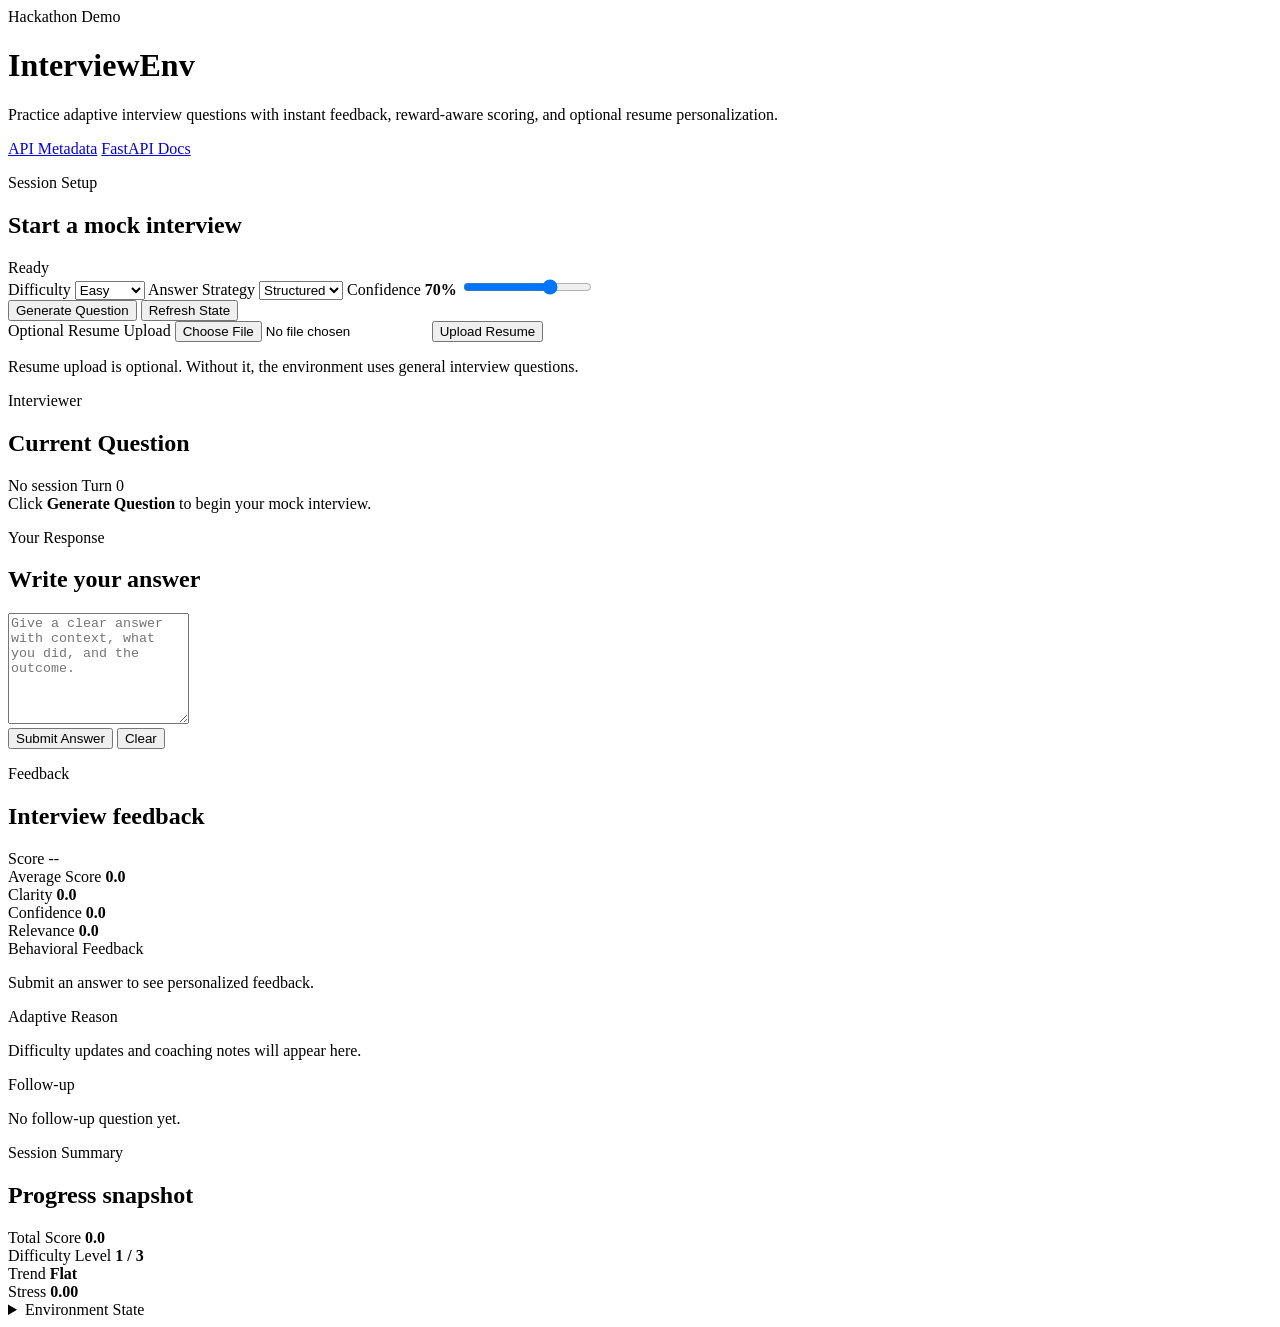
==== commit b216660d: "Add clean interactive hackathon UI" ====
--- a/ui/index.html
+++ b/ui/index.html
@@ -1,115 +1,200 @@
-<!doctype html>
+<!DOCTYPE html>
 <html lang="en">
   <head>
-    <meta charset="utf-8" />
-    <meta name="viewport" content="width=device-width, initial-scale=1" />
+    <meta charset="UTF-8" />
+    <meta name="viewport" content="width=device-width, initial-scale=1.0" />
     <title>InterviewEnv</title>
-    <link rel="stylesheet" href="/ui/styles.css" />
+    <link rel="preconnect" href="https://fonts.googleapis.com" />
+    <link rel="preconnect" href="https://fonts.gstatic.com" crossorigin />
+    <link
+      href="https://fonts.googleapis.com/css2?family=Inter:wght@400;500;600;700&display=swap"
+      rel="stylesheet"
+    />
+    <link rel="stylesheet" href="/assets/styles.css" />
   </head>
   <body>
-    <main class="app-shell">
-      <header class="page-header">
+    <div class="app-shell">
+      <header class="hero card">
+        <div class="eyebrow">Hackathon Demo</div>
         <h1>InterviewEnv</h1>
-        <p>Practice interview questions with a bright, focused flow and clear feedback after every answer.</p>
+        <p class="hero-copy">
+          Practice adaptive interview questions with instant feedback, reward-aware scoring,
+          and optional resume personalization.
+        </p>
+        <div class="hero-links">
+          <a href="/metadata" target="_blank" rel="noreferrer">API Metadata</a>
+          <a href="/docs" target="_blank" rel="noreferrer">FastAPI Docs</a>
+        </div>
       </header>
 
-      <section class="panel">
-        <p class="section-title">Interview Setup</p>
-        <p class="section-copy">Choose a difficulty and generate a question to begin.</p>
-        <div class="control-row">
-          <label class="field">
-            <span>Difficulty</span>
-            <select id="taskSelect">
-              <option value="easy">Easy</option>
-              <option value="medium">Medium</option>
-              <option value="hard">Hard</option>
-            </select>
-          </label>
-          <button id="resetButton" type="button">Generate Question</button>
-        </div>
-      </section>
-
-      <details class="details-card">
-        <summary>Optional Resume Context</summary>
-        <form id="resumeForm" class="details-form">
-          <label class="field">
-            <span>Upload PDF or text resume</span>
-            <input id="resumeInput" type="file" accept=".pdf,.txt,.md,text/plain,application/pdf" />
-          </label>
-          <button id="uploadButton" type="submit" class="secondary-button">Upload Resume</button>
-        </form>
-      </details>
-
-      <section class="panel">
-        <p class="section-title">Question</p>
-        <div id="questionCard" class="question-card">
-          <div class="pill-row">
-            <span class="pill pill-teal">Ready</span>
-          </div>
-          <p class="question-text">Click Generate Question to start your mock interview.</p>
-        </div>
-      </section>
-
-      <section class="panel">
-        <p class="section-title">Your Answer</p>
-        <form id="answerForm" class="answer-form">
-          <label class="field" for="answerInput">
-            <span>Answer</span>
-          </label>
+      <main class="main-stack">
+        <section class="card">
+          <div class="section-head">
+            <div>
+              <p class="section-kicker">Session Setup</p>
+              <h2>Start a mock interview</h2>
+            </div>
+            <span class="status-pill" id="appStatus">Ready</span>
+          </div>
+
+          <div class="setup-grid">
+            <label class="field">
+              <span>Difficulty</span>
+              <select id="difficulty">
+                <option value="easy">Easy</option>
+                <option value="medium">Medium</option>
+                <option value="hard">Hard</option>
+              </select>
+            </label>
+
+            <label class="field">
+              <span>Answer Strategy</span>
+              <select id="strategy">
+                <option value="structured">Structured</option>
+                <option value="detailed">Detailed</option>
+                <option value="direct">Direct</option>
+                <option value="clarify">Clarify</option>
+              </select>
+            </label>
+
+            <label class="field slider-field">
+              <span>Confidence <strong id="confidenceValue">70%</strong></span>
+              <input id="confidence" type="range" min="0" max="100" value="70" />
+            </label>
+          </div>
+
+          <div class="button-row">
+            <button id="startButton" class="primary-button">Generate Question</button>
+            <button id="refreshButton" class="secondary-button" type="button">Refresh State</button>
+          </div>
+
+          <div class="resume-row">
+            <label class="field file-field">
+              <span>Optional Resume Upload</span>
+              <input id="resumeFile" type="file" accept=".pdf,.txt" />
+            </label>
+            <button id="uploadButton" class="secondary-button" type="button">Upload Resume</button>
+          </div>
+          <p class="helper-text" id="resumeStatus">
+            Resume upload is optional. Without it, the environment uses general interview questions.
+          </p>
+        </section>
+
+        <section class="card">
+          <div class="section-head">
+            <div>
+              <p class="section-kicker">Interviewer</p>
+              <h2>Current Question</h2>
+            </div>
+            <div class="mini-badges">
+              <span class="soft-badge" id="taskBadge">No session</span>
+              <span class="soft-badge" id="turnBadge">Turn 0</span>
+            </div>
+          </div>
+          <div class="question-card" id="questionCard">
+            Click <strong>Generate Question</strong> to begin your mock interview.
+          </div>
+        </section>
+
+        <section class="card">
+          <div class="section-head">
+            <div>
+              <p class="section-kicker">Your Response</p>
+              <h2>Write your answer</h2>
+            </div>
+          </div>
           <textarea
             id="answerInput"
-            rows="8"
-            disabled
-            placeholder="Write a clear answer with context, your action, and the result."
+            rows="7"
+            placeholder="Give a clear answer with context, what you did, and the outcome."
           ></textarea>
-          <button id="submitButton" type="submit" disabled>Submit Answer</button>
-        </form>
-      </section>
-
-      <section class="panel">
-        <p class="section-title">Feedback</p>
-        <div id="feedbackBox" class="feedback-card">
-          <p class="empty-text">Feedback will appear here after you submit an answer.</p>
-        </div>
-      </section>
-
-      <section class="panel panel-compact">
-        <p class="section-title">Session Summary</p>
-        <div id="summaryBox" class="summary-card">
-          <p>No answers submitted yet. Generate a question to begin your practice session.</p>
-        </div>
-      </section>
-
-      <div id="error" class="error" role="alert" hidden></div>
-
-      <details class="details-card">
-        <summary>Advanced Data</summary>
-        <div class="details-stack">
-          <div class="data-panel">
-            <div class="data-panel-header">
-              <p>State</p>
-              <button id="refreshStateButton" type="button" class="secondary-button">Refresh</button>
-            </div>
-            <pre id="stateViewer">{}</pre>
-          </div>
-
-          <div class="data-panel">
-            <div class="data-panel-header">
-              <p>Metadata</p>
-              <button id="refreshMetadataButton" type="button" class="secondary-button">Refresh</button>
-            </div>
-            <pre id="metadataViewer">{}</pre>
-          </div>
-
-          <div class="data-panel">
-            <div class="data-panel-header">
-              <p>Resume Context</p>
-            </div>
-            <pre id="resumeViewer">{}</pre>
-          </div>
-        </div>
-      </details>
-    </main>
-    <script src="/ui/app.js" defer></script>
+          <div class="button-row">
+            <button id="submitButton" class="primary-button">Submit Answer</button>
+            <button id="clearButton" class="ghost-button" type="button">Clear</button>
+          </div>
+        </section>
+
+        <section class="card">
+          <div class="section-head">
+            <div>
+              <p class="section-kicker">Feedback</p>
+              <h2>Interview feedback</h2>
+            </div>
+            <span class="score-pill" id="scorePill">Score --</span>
+          </div>
+
+          <div class="metrics-grid">
+            <div class="metric">
+              <span class="metric-label">Average Score</span>
+              <strong class="metric-value" id="averageScore">0.0</strong>
+            </div>
+            <div class="metric">
+              <span class="metric-label">Clarity</span>
+              <strong class="metric-value" id="clarityScore">0.0</strong>
+            </div>
+            <div class="metric">
+              <span class="metric-label">Confidence</span>
+              <strong class="metric-value" id="confidenceScore">0.0</strong>
+            </div>
+            <div class="metric">
+              <span class="metric-label">Relevance</span>
+              <strong class="metric-value" id="relevanceScore">0.0</strong>
+            </div>
+          </div>
+
+          <div class="feedback-stack">
+            <div class="feedback-item">
+              <span>Behavioral Feedback</span>
+              <p id="commentsText">Submit an answer to see personalized feedback.</p>
+            </div>
+            <div class="feedback-item">
+              <span>Adaptive Reason</span>
+              <p id="adaptiveReason">Difficulty updates and coaching notes will appear here.</p>
+            </div>
+            <div class="feedback-item">
+              <span>Follow-up</span>
+              <p id="followUpText">No follow-up question yet.</p>
+            </div>
+          </div>
+        </section>
+
+        <section class="card summary-card">
+          <div class="section-head">
+            <div>
+              <p class="section-kicker">Session Summary</p>
+              <h2>Progress snapshot</h2>
+            </div>
+          </div>
+
+          <div class="summary-grid">
+            <div class="summary-item">
+              <span>Total Score</span>
+              <strong id="totalScore">0.0</strong>
+            </div>
+            <div class="summary-item">
+              <span>Difficulty Level</span>
+              <strong id="difficultyLevel">1 / 3</strong>
+            </div>
+            <div class="summary-item">
+              <span>Trend</span>
+              <strong id="scoreTrend">Flat</strong>
+            </div>
+            <div class="summary-item">
+              <span>Stress</span>
+              <strong id="stressLevel">0.00</strong>
+            </div>
+          </div>
+        </section>
+
+        <details class="card state-card">
+          <summary>Environment State</summary>
+          <pre id="stateViewer">{}</pre>
+        </details>
+
+        <div class="error-banner hidden" id="errorBanner"></div>
+      </main>
+    </div>
+
+    <script src="/assets/app.js"></script>
   </body>
 </html>
